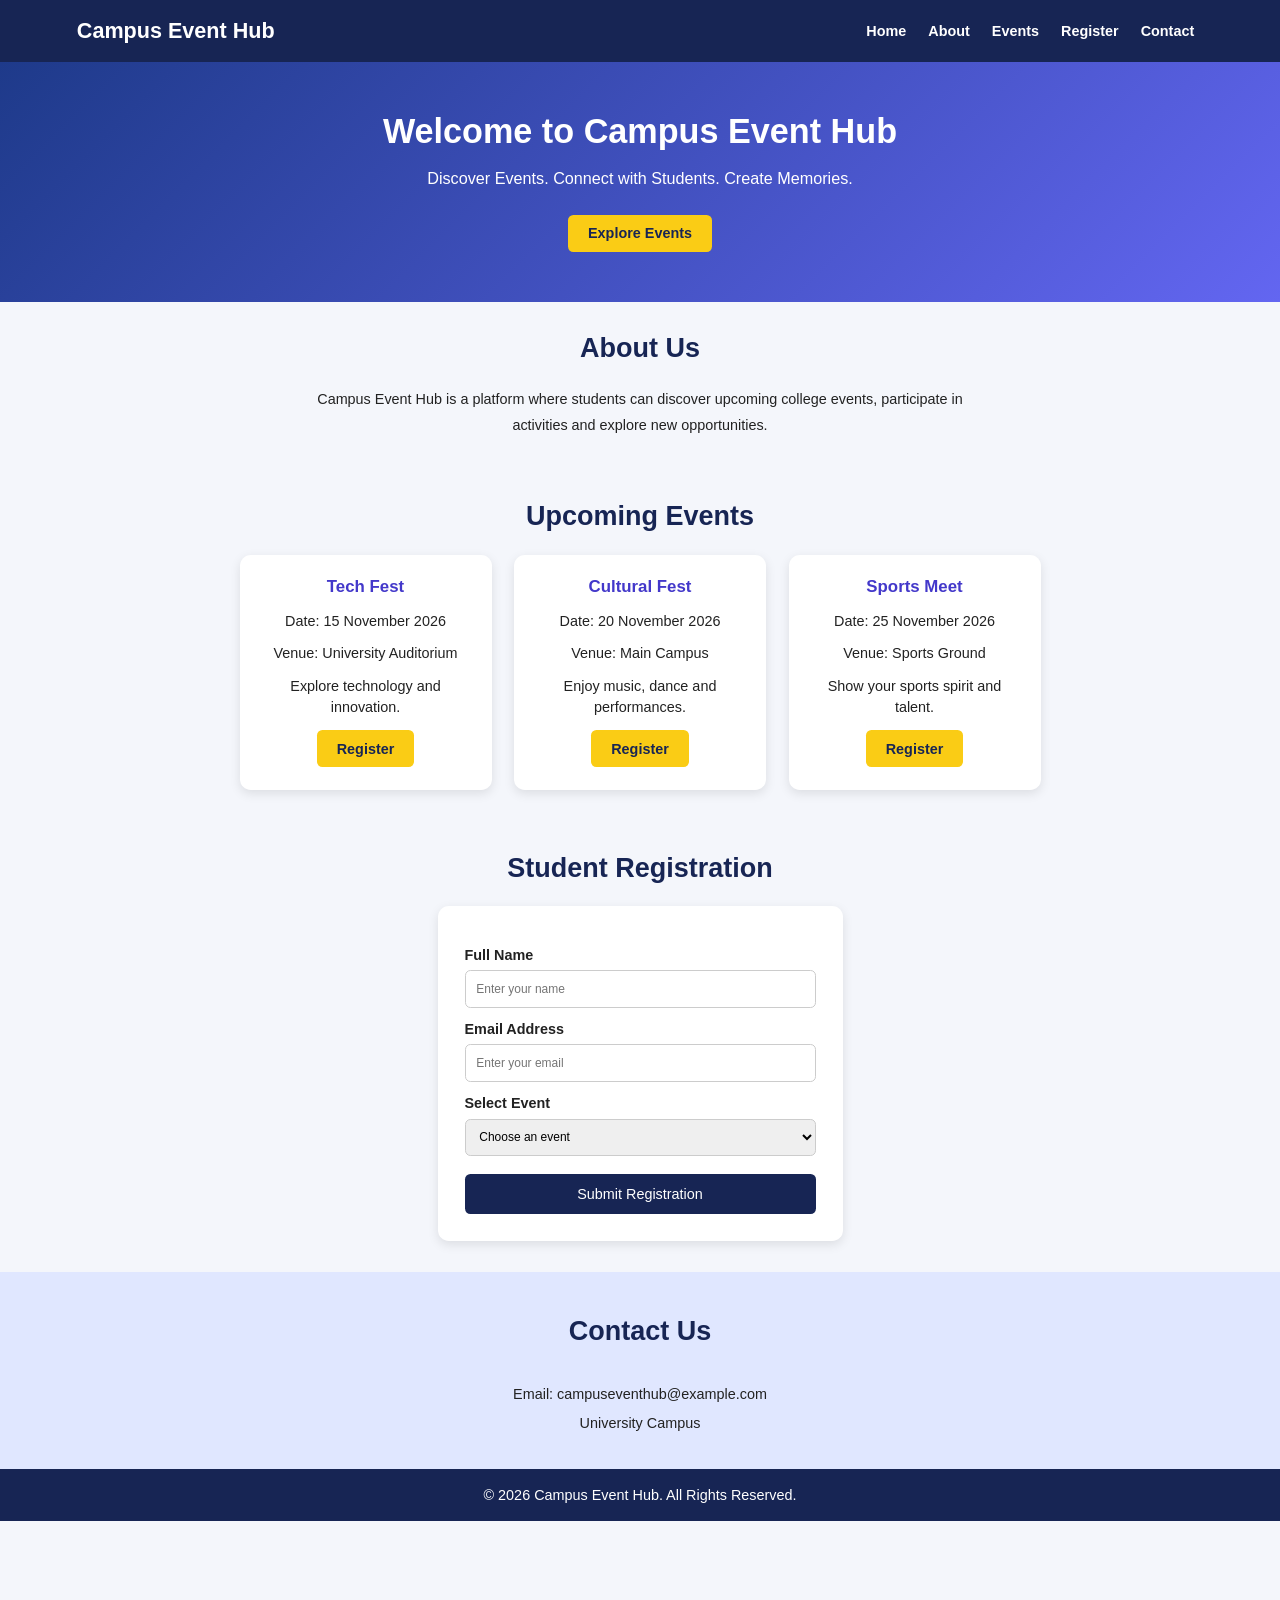
==== index.html @ bbb4ce14 "Add HTML and CSS files" ====
<!DOCTYPE html>
<html lang="en">
<head>
    <meta charset="UTF-8">
    <meta name="viewport" content="width=device-width, initial-scale=1.0">
    <title>Campus Event Hub</title>
    <link rel="stylesheet" href="style.css">
</head>

<body>
    <!-- Navigation Bar -->
    <header>
        <h2>Campus Event Hub</h2>

        <nav>
            <a href="#home">Home</a>
            <a href="#about">About</a>
            <a href="#events">Events</a>
            <a href="#register">Register</a>
            <a href="#contact">Contact</a>
        </nav>
    </header>

    <!-- Home Section -->
    <section id="home" class="hero">
        <h1>Welcome to Campus Event Hub</h1>
        <p>Discover Events. Connect with Students. Create Memories.</p>
        <a href="#events" class="btn">Explore Events</a>
    </section>

    <!-- About Section -->
    <section id="about">
        <h2>About Us</h2>
        <p>
            Campus Event Hub is a platform where students can
            discover upcoming college events, participate in
            activities and explore new opportunities.
        </p>
    </section>

    <!-- Events Section -->
    <section id="events">
        <h2>Upcoming Events</h2>

        <div class="event-container">

            <div class="event-card">
                <h3>Tech Fest</h3>
                <p>Date: 15 November 2026</p>
                <p>Venue: University Auditorium</p>
                <p>Explore technology and innovation.</p>
                <a href="#register" class="btn">Register</a>
            </div>

            <div class="event-card">
                <h3>Cultural Fest</h3>
                <p>Date: 20 November 2026</p>
                <p>Venue: Main Campus</p>
                <p>Enjoy music, dance and performances.</p>
                <a href="#register" class="btn">Register</a>
            </div>

            <div class="event-card">
                <h3>Sports Meet</h3>
                <p>Date: 25 November 2026</p>
                <p>Venue: Sports Ground</p>
                <p>Show your sports spirit and talent.</p>
                <a href="#register" class="btn">Register</a>
            </div>

        </div>
    </section>

    <!-- Registration Section -->
    <section id="register">
        <h2>Student Registration</h2>

        <form>
            <label>Full Name</label>
            <input type="text" placeholder="Enter your name" required>

            <label>Email Address</label>
            <input type="email" placeholder="Enter your email" required>

            <label>Select Event</label>
            <select required>
                <option value="">Choose an event</option>
                <option>Tech Fest</option>
                <option>Cultural Fest</option>
                <option>Sports Meet</option>
            </select>

            <button type="submit">Submit Registration</button>
        </form>
    </section>

    <!-- Contact Section -->
    <section id="contact">
        <h2>Contact Us</h2>
        <p>Email: campuseventhub@example.com</p>
        <p>University Campus</p>
    </section>

    <!-- Footer -->
    <footer>
        <p>© 2026 Campus Event Hub. All Rights Reserved.</p>
    </footer>

</body>
</html>
---- style.css ----
/* General Styling */
* {
    margin: 0;
    padding: 0;
    box-sizing: border-box;
    font-family: Arial, sans-serif;
}

body {
    background-color: #f4f6fb;
    color: #222;
    zoom: 90%;
}

/* Navigation Bar */
header {
    background-color: #172554;
    color: white;
    padding: 20px 6%;
    display: flex;
    justify-content: space-between;
    align-items: center;
    flex-wrap: wrap;
    gap: 15px;
}

nav a {
    color: white;
    text-decoration: none;
    margin: 10px;
    font-weight: bold;
}

nav a:hover {
    color: #facc15;
}

/* Home Section */
.hero {
    background: linear-gradient(135deg, #1e3a8a, #6366f1);
    color: white;
    text-align: center;
    padding: 55px 20px;
}

.hero h1 {
    font-size: 38px;
    margin-bottom: 20px;
}

.hero p {
    margin-bottom: 30px;
    font-size: 18px;
}

/* Buttons */
.btn {
    display: inline-block;
    background-color: #facc15;
    color: #172554;
    padding: 12px 22px;
    text-decoration: none;
    border-radius: 6px;
    font-weight: bold;
}

.btn:hover {
    background-color: #eab308;
}

/* Common Sections */
section {
    padding: 35px 5%;
    text-align: center;
}

section h2 {
    color: #172554;
    margin-bottom: 25px;
    font-size: 30px;
}

#about p {
    line-height: 1.8;
    max-width: 750px;
    margin: auto;
}

/* Event Cards */
.event-container {
    display: flex;
    justify-content: center;
    flex-wrap: wrap;
    gap: 25px;
}

.event-card {
    background-color: white;
    width: 280px;
    padding: 25px;
    border-radius: 12px;
    box-shadow: 0 4px 12px rgba(0,0,0,0.1);
}

.event-card h3 {
    color: #4338ca;
    margin-bottom: 15px;
}

.event-card p {
    margin-bottom: 12px;
    line-height: 1.5;
}

/* Registration Form */
form {
    background-color: white;
    max-width: 450px;
    margin: auto;
    padding: 30px;
    border-radius: 12px;
    box-shadow: 0 4px 12px rgba(0,0,0,0.1);
    text-align: left;
}

form label {
    display: block;
    margin: 15px 0 8px;
    font-weight: bold;
}

form input,
form select {
    width: 100%;
    padding: 12px;
    border: 1px solid #ccc;
    border-radius: 6px;
}

form button {
    width: 100%;
    margin-top: 20px;
    padding: 13px;
    background-color: #172554;
    color: white;
    border: none;
    border-radius: 6px;
    font-size: 16px;
    cursor: pointer;
}

/* Contact Section */
#contact {
    background-color: #e0e7ff;
    line-height: 2;
}

/* Footer */
footer {
    background-color: #172554;
    color: white;
    text-align: center;
    padding: 20px;
}

/* Mobile Responsive Design */
@media (max-width: 600px) {
    header {
        flex-direction: column;
    }

    nav {
        text-align: center;
    }

    .hero h1 {
        font-size: 30px;
        margin-bottom: 20px;
    }

    section {
        padding: 40px 5%;
    }
}
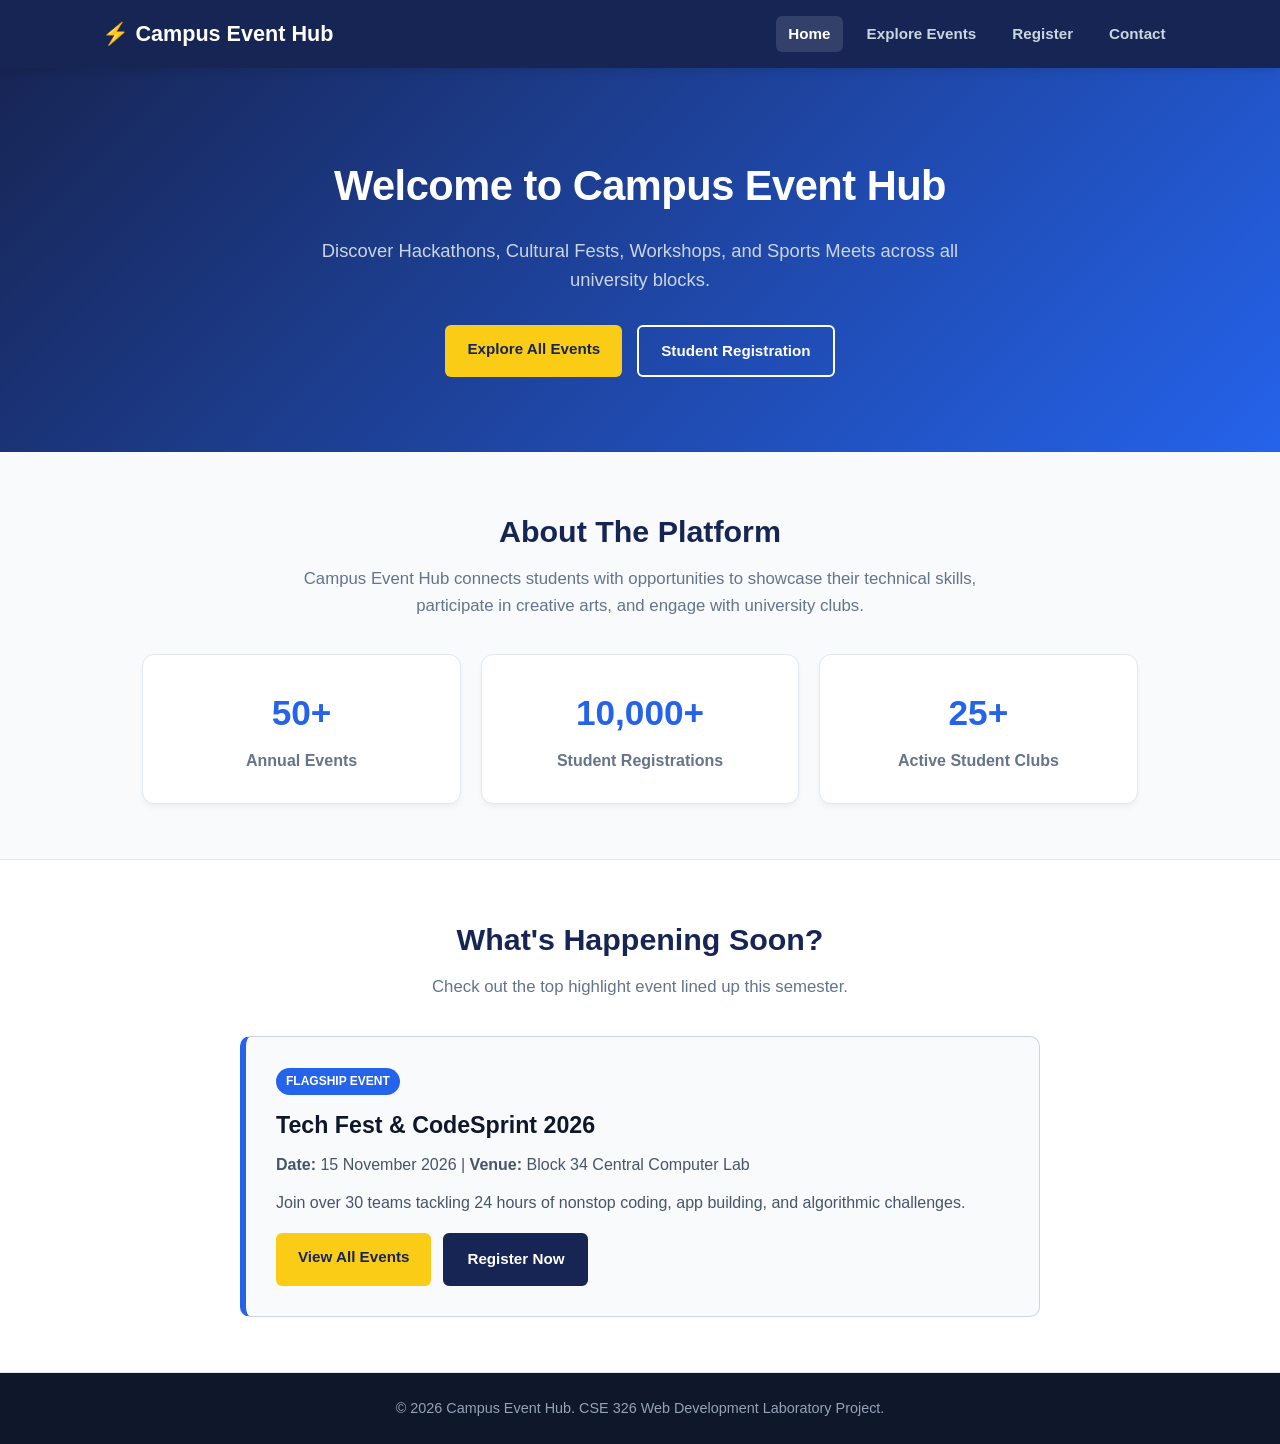
==== commit 3ece0447: "Add files via upload" ====
--- a/index.html
+++ b/index.html
@@ -3,107 +3,76 @@
 <head>
     <meta charset="UTF-8">
     <meta name="viewport" content="width=device-width, initial-scale=1.0">
-    <title>Campus Event Hub</title>
+    <title>Campus Event Hub | Home</title>
     <link rel="stylesheet" href="style.css">
 </head>
+<body>
 
-<body>
     <!-- Navigation Bar -->
     <header>
-        <h2>Campus Event Hub</h2>
-
+        <h2>⚡ Campus Event Hub</h2>
         <nav>
-            <a href="#home">Home</a>
-            <a href="#about">About</a>
-            <a href="#events">Events</a>
-            <a href="#register">Register</a>
-            <a href="#contact">Contact</a>
+            <a href="index.html" class="active">Home</a>
+            <a href="events.html">Explore Events</a>
+            <a href="register.html">Register</a>
+            <a href="contact.html">Contact</a>
         </nav>
     </header>
 
-    <!-- Home Section -->
-    <section id="home" class="hero">
+    <!-- Hero Section -->
+    <section class="hero">
         <h1>Welcome to Campus Event Hub</h1>
-        <p>Discover Events. Connect with Students. Create Memories.</p>
-        <a href="#events" class="btn">Explore Events</a>
-    </section>
-
-    <!-- About Section -->
-    <section id="about">
-        <h2>About Us</h2>
-        <p>
-            Campus Event Hub is a platform where students can
-            discover upcoming college events, participate in
-            activities and explore new opportunities.
-        </p>
-    </section>
-
-    <!-- Events Section -->
-    <section id="events">
-        <h2>Upcoming Events</h2>
-
-        <div class="event-container">
-
-            <div class="event-card">
-                <h3>Tech Fest</h3>
-                <p>Date: 15 November 2026</p>
-                <p>Venue: University Auditorium</p>
-                <p>Explore technology and innovation.</p>
-                <a href="#register" class="btn">Register</a>
-            </div>
-
-            <div class="event-card">
-                <h3>Cultural Fest</h3>
-                <p>Date: 20 November 2026</p>
-                <p>Venue: Main Campus</p>
-                <p>Enjoy music, dance and performances.</p>
-                <a href="#register" class="btn">Register</a>
-            </div>
-
-            <div class="event-card">
-                <h3>Sports Meet</h3>
-                <p>Date: 25 November 2026</p>
-                <p>Venue: Sports Ground</p>
-                <p>Show your sports spirit and talent.</p>
-                <a href="#register" class="btn">Register</a>
-            </div>
-
+        <p>Discover Hackathons, Cultural Fests, Workshops, and Sports Meets across all university blocks.</p>
+        <div class="hero-actions">
+            <a href="events.html" class="btn">Explore All Events</a>
+            <a href="register.html" class="btn btn-secondary">Student Registration</a>
         </div>
     </section>
 
-    <!-- Registration Section -->
-    <section id="register">
-        <h2>Student Registration</h2>
+    <!-- About / Highlights -->
+    <section class="content-section">
+        <h2>About The Platform</h2>
+        <p class="section-desc">
+            Campus Event Hub connects students with opportunities to showcase their technical skills, 
+            participate in creative arts, and engage with university clubs.
+        </p>
 
-        <form>
-            <label>Full Name</label>
-            <input type="text" placeholder="Enter your name" required>
-
-            <label>Email Address</label>
-            <input type="email" placeholder="Enter your email" required>
-
-            <label>Select Event</label>
-            <select required>
-                <option value="">Choose an event</option>
-                <option>Tech Fest</option>
-                <option>Cultural Fest</option>
-                <option>Sports Meet</option>
-            </select>
-
-            <button type="submit">Submit Registration</button>
-        </form>
+        <div class="stats-container">
+            <div class="stat-box">
+                <h3>50+</h3>
+                <p>Annual Events</p>
+            </div>
+            <div class="stat-box">
+                <h3>10,000+</h3>
+                <p>Student Registrations</p>
+            </div>
+            <div class="stat-box">
+                <h3>25+</h3>
+                <p>Active Student Clubs</p>
+            </div>
+        </div>
     </section>
 
-    <!-- Contact Section -->
-    <section id="contact">
-        <h2>Contact Us</h2>
-        <p>Email: campuseventhub@example.com</p>
-        <p>University Campus</p>
+    <!-- Featured Teaser -->
+    <section class="content-section bg-alt">
+        <h2>What's Happening Soon?</h2>
+        <p class="section-desc">Check out the top highlight event lined up this semester.</p>
+
+        <div class="featured-card">
+            <span class="badge">Flagship Event</span>
+            <h3>Tech Fest & CodeSprint 2026</h3>
+            <p><strong>Date:</strong> 15 November 2026 | <strong>Venue:</strong> Block 34 Central Computer Lab</p>
+            <p>Join over 30 teams tackling 24 hours of nonstop coding, app building, and algorithmic challenges.</p>
+            <div class="card-btn-group">
+                <a href="events.html" class="btn">View All Events</a>
+                <a href="register.html" class="btn btn-secondary">Register Now</a>
+            </div>
+        </div>
     </section>
 
     <!-- Footer -->
     <footer>
-        <p>© 2026 Campus Event Hub. All Rights Reserved.</p>
+        <p>© 2026 Campus Event Hub. CSE 326 Web Development Laboratory Project.</p>
     </footer>
 
 </body>
--- a/style.css
+++ b/style.css
@@ -1,56 +1,140 @@
-/* General Styling */
+/* Universal Reset & Base Rules */
 * {
     margin: 0;
     padding: 0;
     box-sizing: border-box;
-    font-family: Arial, sans-serif;
+    font-family: -apple-system, BlinkMacSystemFont, "Segoe UI", Roboto, Helvetica, Arial, sans-serif;
+}
+
+html {
+    scroll-behavior: smooth;
 }
 
 body {
-    background-color: #f4f6fb;
-    color: #222;
-    zoom: 90%;
-}
-
-/* Navigation Bar */
+    background-color: #f8fafc;
+    color: #1e293b;
+    line-height: 1.6;
+    display: flex;
+    flex-direction: column;
+    min-height: 100vh;
+}
+
+/* Navigation Header */
 header {
     background-color: #172554;
-    color: white;
-    padding: 20px 6%;
+    color: #ffffff;
+    padding: 16px 8%;
     display: flex;
     justify-content: space-between;
     align-items: center;
+    position: sticky;
+    top: 0;
+    z-index: 1000;
+    box-shadow: 0 2px 10px rgba(0, 0, 0, 0.12);
+}
+
+header h2 {
+    font-size: 1.35rem;
+    font-weight: 800;
+}
+
+nav {
+    display: flex;
+    gap: 12px;
+}
+
+nav a {
+    color: #cbd5e1;
+    text-decoration: none;
+    font-weight: 600;
+    font-size: 0.95rem;
+    padding: 6px 12px;
+    border-radius: 6px;
+    transition: all 0.2s ease;
+}
+
+nav a:hover,
+nav a.active {
+    color: #ffffff;
+    background-color: rgba(255, 255, 255, 0.12);
+}
+
+/* Page Headers & Hero */
+.hero {
+    background: linear-gradient(135deg, #172554 0%, #2563eb 100%);
+    color: #ffffff;
+    text-align: center;
+    padding: 85px 20px 75px;
+}
+
+.hero h1 {
+    font-size: 2.6rem;
+    font-weight: 800;
+    margin-bottom: 16px;
+    letter-spacing: -0.5px;
+}
+
+.hero p {
+    font-size: 1.15rem;
+    max-width: 650px;
+    margin: 0 auto 30px;
+    color: #cbd5e1;
+}
+
+.hero-actions {
+    display: flex;
+    gap: 15px;
+    justify-content: center;
     flex-wrap: wrap;
-    gap: 15px;
-}
-
-nav a {
-    color: white;
-    text-decoration: none;
-    margin: 10px;
-    font-weight: bold;
-}
-
-nav a:hover {
-    color: #facc15;
-}
-
-/* Home Section */
-.hero {
-    background: linear-gradient(135deg, #1e3a8a, #6366f1);
-    color: white;
-    text-align: center;
-    padding: 55px 20px;
-}
-
-.hero h1 {
-    font-size: 38px;
-    margin-bottom: 20px;
-}
-
-.hero p {
-    margin-bottom: 30px;
-    font-size: 18px;
+}
+
+.page-header {
+    background: #1e3a8a;
+    color: #ffffff;
+    text-align: center;
+    padding: 50px 20px;
+}
+
+.page-header h1 {
+    font-size: 2.1rem;
+    margin-bottom: 8px;
+}
+
+.page-header p {
+    color: #cbd5e1;
+    font-size: 1rem;
+    max-width: 600px;
+    margin: 0 auto;
+}
+
+/* Section Containers */
+.content-section {
+    padding: 55px 8%;
+    max-width: 1200px;
+    margin: 0 auto;
+    width: 100%;
+}
+
+.content-section h2 {
+    color: #172554;
+    font-size: 1.9rem;
+    text-align: center;
+    margin-bottom: 10px;
+}
+
+.section-desc {
+    text-align: center;
+    color: #64748b;
+    max-width: 680px;
+    margin: 0 auto 35px;
+    font-size: 1.05rem;
+}
+
+.bg-alt {
+    background-color: #ffffff;
+    border-top: 1px solid #e2e8f0;
+    border-bottom: 1px solid #e2e8f0;
+    max-width: 100%;
 }
 
 /* Buttons */
@@ -61,124 +145,351 @@
     padding: 12px 22px;
     text-decoration: none;
     border-radius: 6px;
-    font-weight: bold;
+    font-weight: 700;
+    font-size: 0.95rem;
+    border: none;
+    cursor: pointer;
+    transition: background-color 0.2s ease, transform 0.1s ease;
 }
 
 .btn:hover {
     background-color: #eab308;
-}
-
-/* Common Sections */
-section {
-    padding: 35px 5%;
-    text-align: center;
-}
-
-section h2 {
+    transform: translateY(-2px);
+}
+
+.btn-secondary {
+    background-color: transparent;
+    color: #ffffff;
+    border: 2px solid #ffffff;
+}
+
+.btn-secondary:hover {
+    background-color: #ffffff;
     color: #172554;
-    margin-bottom: 25px;
-    font-size: 30px;
-}
-
-#about p {
-    line-height: 1.8;
-    max-width: 750px;
-    margin: auto;
-}
-
-/* Event Cards */
-.event-container {
-    display: flex;
+}
+
+/* Stats / Highlights */
+.stats-container {
+    display: grid;
+    grid-template-columns: repeat(auto-fit, minmax(220px, 1fr));
+    gap: 20px;
+    margin-top: 25px;
+}
+
+.stat-box {
+    background: #ffffff;
+    padding: 30px 20px;
+    border-radius: 12px;
+    border: 1px solid #e2e8f0;
+    text-align: center;
+    box-shadow: 0 4px 6px -1px rgba(0, 0, 0, 0.05);
+}
+
+.stat-box h3 {
+    font-size: 2.2rem;
+    color: #2563eb;
+    margin-bottom: 6px;
+}
+
+.stat-box p {
+    color: #64748b;
+    font-weight: 600;
+}
+
+/* Featured Card (Homepage) */
+.featured-card {
+    background: #f8fafc;
+    border: 1px solid #cbd5e1;
+    border-left: 6px solid #2563eb;
+    border-radius: 10px;
+    padding: 30px;
+    max-width: 800px;
+    margin: 0 auto;
+}
+
+.badge {
+    background-color: #2563eb;
+    color: #ffffff;
+    padding: 4px 10px;
+    border-radius: 20px;
+    font-size: 0.75rem;
+    font-weight: 700;
+    text-transform: uppercase;
+    display: inline-block;
+    margin-bottom: 12px;
+}
+
+.featured-card h3 {
+    font-size: 1.45rem;
+    color: #0f172a;
+    margin-bottom: 8px;
+}
+
+.featured-card p {
+    color: #475569;
+    margin-bottom: 12px;
+}
+
+.card-btn-group {
+    display: flex;
+    gap: 12px;
+    margin-top: 18px;
+}
+
+.card-btn-group .btn-secondary {
+    background: #172554;
+    color: #ffffff;
+    border-color: #172554;
+}
+
+.card-btn-group .btn-secondary:hover {
+    background: #1e3a8a;
+}
+
+/* Filter Tags (Events Page) */
+.tag-container {
+    display: flex;
+    gap: 10px;
     justify-content: center;
     flex-wrap: wrap;
+    margin-bottom: 35px;
+}
+
+.tag {
+    padding: 6px 16px;
+    border-radius: 20px;
+    background: #ffffff;
+    border: 1px solid #cbd5e1;
+    font-size: 0.9rem;
+    font-weight: 600;
+    cursor: pointer;
+    transition: all 0.2s ease;
+}
+
+.tag.active,
+.tag:hover {
+    background: #172554;
+    color: #ffffff;
+    border-color: #172554;
+}
+
+/* Events Grid */
+.event-grid {
+    display: grid;
+    grid-template-columns: repeat(auto-fill, minmax(310px, 1fr));
     gap: 25px;
 }
 
 .event-card {
-    background-color: white;
-    width: 280px;
-    padding: 25px;
+    background-color: #ffffff;
+    padding: 24px;
     border-radius: 12px;
-    box-shadow: 0 4px 12px rgba(0,0,0,0.1);
-}
+    border: 1px solid #e2e8f0;
+    box-shadow: 0 4px 12px rgba(0, 0, 0, 0.05);
+    display: flex;
+    flex-direction: column;
+    text-align: left;
+    transition: transform 0.2s ease, box-shadow 0.2s ease;
+}
+
+.event-card:hover {
+    transform: translateY(-5px);
+    box-shadow: 0 10px 20px rgba(0, 0, 0, 0.08);
+}
+
+.category-badge {
+    align-self: flex-start;
+    padding: 4px 10px;
+    border-radius: 6px;
+    font-size: 0.75rem;
+    font-weight: 700;
+    margin-bottom: 12px;
+    text-transform: uppercase;
+}
+
+.category-badge.tech { background: #dbeafe; color: #1e40af; }
+.category-badge.cultural { background: #fef3c7; color: #92400e; }
+.category-badge.sports { background: #dcfce7; color: #166534; }
+.category-badge.workshop { background: #ede9fe; color: #5b21b6; }
 
 .event-card h3 {
-    color: #4338ca;
-    margin-bottom: 15px;
-}
-
-.event-card p {
-    margin-bottom: 12px;
-    line-height: 1.5;
-}
-
-/* Registration Form */
-form {
-    background-color: white;
-    max-width: 450px;
-    margin: auto;
-    padding: 30px;
+    color: #0f172a;
+    font-size: 1.25rem;
+    margin-bottom: 10px;
+}
+
+.event-meta {
+    font-size: 0.88rem;
+    color: #64748b;
+    font-weight: 600;
+    margin-bottom: 4px;
+}
+
+.event-desc {
+    margin: 14px 0 20px;
+    font-size: 0.95rem;
+    color: #475569;
+    flex-grow: 1;
+}
+
+.card-btn {
+    text-align: center;
+    width: 100%;
+}
+
+/* Forms (Register & Contact) */
+.custom-form {
+    background: #ffffff;
+    max-width: 550px;
+    margin: 0 auto;
+    padding: 35px 30px;
     border-radius: 12px;
-    box-shadow: 0 4px 12px rgba(0,0,0,0.1);
+    border: 1px solid #e2e8f0;
+    box-shadow: 0 4px 14px rgba(0, 0, 0, 0.05);
     text-align: left;
 }
 
-form label {
+.custom-form h2 {
+    font-size: 1.5rem;
+    color: #172554;
+    text-align: left;
+    margin-bottom: 20px;
+}
+
+.form-group {
+    margin-bottom: 16px;
+}
+
+.form-group label {
     display: block;
-    margin: 15px 0 8px;
-    font-weight: bold;
-}
-
-form input,
-form select {
+    margin-bottom: 6px;
+    font-size: 0.9rem;
+    font-weight: 600;
+    color: #1e293b;
+}
+
+.form-group input,
+.form-group select,
+.form-group textarea {
     width: 100%;
-    padding: 12px;
-    border: 1px solid #ccc;
+    padding: 11px 13px;
+    border: 1px solid #cbd5e1;
     border-radius: 6px;
-}
-
-form button {
+    font-size: 0.95rem;
+    background: #f8fafc;
+    outline: none;
+    transition: border-color 0.2s ease, box-shadow 0.2s ease;
+}
+
+.form-group input:focus,
+.form-group select:focus,
+.form-group textarea:focus {
+    border-color: #2563eb;
+    background: #ffffff;
+    box-shadow: 0 0 0 3px rgba(37, 99, 235, 0.15);
+}
+
+.form-row {
+    display: grid;
+    grid-template-columns: 1fr 1fr;
+    gap: 15px;
+}
+
+.submit-btn {
     width: 100%;
-    margin-top: 20px;
+    margin-top: 10px;
     padding: 13px;
+    font-size: 1rem;
     background-color: #172554;
-    color: white;
-    border: none;
-    border-radius: 6px;
-    font-size: 16px;
-    cursor: pointer;
-}
-
-/* Contact Section */
-#contact {
-    background-color: #e0e7ff;
-    line-height: 2;
+    color: #ffffff;
+}
+
+.submit-btn:hover {
+    background-color: #1e3a8a;
+}
+
+/* Contact Page Layout */
+.contact-grid {
+    display: grid;
+    grid-template-columns: 1fr 1fr;
+    gap: 30px;
+    align-items: start;
+}
+
+.contact-info-panel {
+    display: flex;
+    flex-direction: column;
+    gap: 20px;
+}
+
+.info-card {
+    background: #ffffff;
+    padding: 22px;
+    border-radius: 10px;
+    border: 1px solid #e2e8f0;
+    box-shadow: 0 2px 8px rgba(0, 0, 0, 0.04);
+}
+
+.info-card h3 {
+    color: #172554;
+    font-size: 1.15rem;
+    margin-bottom: 8px;
+}
+
+.info-card p {
+    color: #475569;
+    font-size: 0.95rem;
+    line-height: 1.6;
+}
+
+.info-card a {
+    color: #2563eb;
+    text-decoration: none;
+    font-weight: 600;
+}
+
+.info-card a:hover {
+    text-decoration: underline;
+}
+
+.contact-form {
+    margin: 0;
+    max-width: 100%;
 }
 
 /* Footer */
 footer {
-    background-color: #172554;
-    color: white;
-    text-align: center;
-    padding: 20px;
-}
-
-/* Mobile Responsive Design */
-@media (max-width: 600px) {
+    background-color: #0f172a;
+    color: #94a3b8;
+    text-align: center;
+    padding: 24px 20px;
+    font-size: 0.9rem;
+    margin-top: auto;
+}
+
+/* Responsive Rules */
+@media (max-width: 768px) {
     header {
         flex-direction: column;
-    }
-
-    nav {
+        gap: 12px;
         text-align: center;
     }
 
+    nav {
+        flex-wrap: wrap;
+        justify-content: center;
+    }
+
     .hero h1 {
-        font-size: 30px;
-        margin-bottom: 20px;
+        font-size: 2rem;
     }
 
-    section {
-        padding: 40px 5%;
+    .form-row,
+    .contact-grid {
+        grid-template-columns: 1fr;
+    }
+
+    .content-section {
+        padding: 40px 6%;
     }
 }
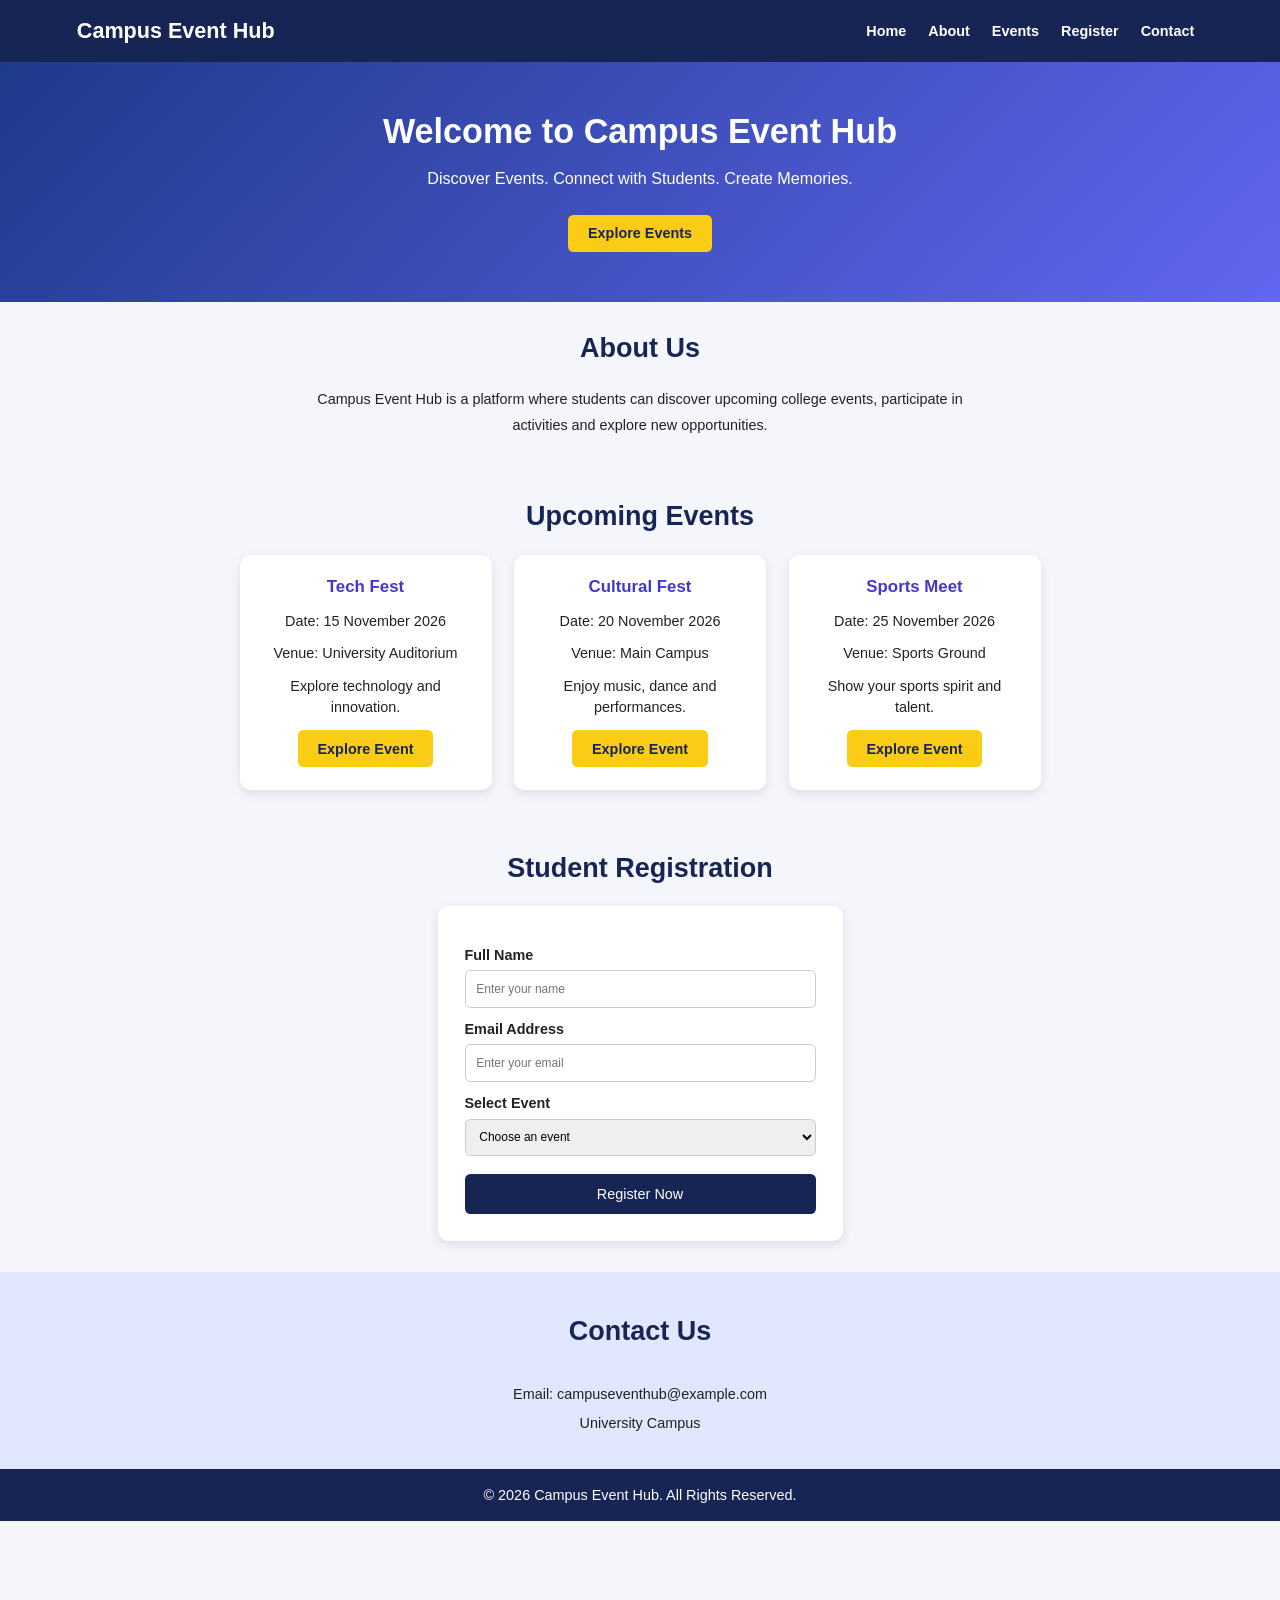
==== commit 213493cb: "Add HTML and CSS files" ====
--- a/index.html
+++ b/index.html
@@ -3,76 +3,108 @@
 <head>
     <meta charset="UTF-8">
     <meta name="viewport" content="width=device-width, initial-scale=1.0">
-    <title>Campus Event Hub | Home</title>
+    <title>Campus Event Hub</title>
     <link rel="stylesheet" href="style.css">
 </head>
+
 <body>
-
     <!-- Navigation Bar -->
     <header>
-        <h2>⚡ Campus Event Hub</h2>
+        <h2>Campus Event Hub</h2> 
         <nav>
-            <a href="index.html" class="active">Home</a>
-            <a href="events.html">Explore Events</a>
-            <a href="register.html">Register</a>
-            <a href="contact.html">Contact</a>
+            <a href="#home">Home</a>
+            <a href="#about">About</a>
+            <a href="#events">Events</a>
+            <a href="#register">Register</a>
+            <a href="#contact">Contact</a>
         </nav>
     </header>
 
-    <!-- Hero Section -->
-    <section class="hero">
+    <!-- Home Section -->
+    <section id="home" class="hero">
         <h1>Welcome to Campus Event Hub</h1>
-        <p>Discover Hackathons, Cultural Fests, Workshops, and Sports Meets across all university blocks.</p>
-        <div class="hero-actions">
-            <a href="events.html" class="btn">Explore All Events</a>
-            <a href="register.html" class="btn btn-secondary">Student Registration</a>
+        <p>Discover Events. Connect with Students. Create Memories.</p>
+        <a href="#events" class="btn">Explore Events</a>
+    </section>
+
+    <!-- About Section -->
+    <section id="about">
+        <h2>About Us</h2>
+        <p>
+            Campus Event Hub is a platform where students can
+            discover upcoming college events, participate in
+            activities and explore new opportunities.
+        </p>
+    </section>
+
+    <!-- Events Section -->
+    <section id="events">
+        <h2>Upcoming Events</h2>
+
+        <div class="event-container">
+
+            <div class="event-card">
+                <h3>Tech Fest</h3>
+                <p>Date: 15 November 2026</p>
+                <p>Venue: University Auditorium</p>
+                <p>Explore technology and innovation.</p>
+                <a href="event-details.html" class="btn">Explore Event</a>
+                
+            </div>
+
+            <div class="event-card">
+                <h3>Cultural Fest</h3>
+                <p>Date: 20 November 2026</p>
+                <p>Venue: Main Campus</p>
+                <p>Enjoy music, dance and performances.</p>
+                <a href="event-details.html" class="btn">Explore Event</a>
+            </div>
+
+            <div class="event-card">
+                <h3>Sports Meet</h3>
+                <p>Date: 25 November 2026</p>
+                <p>Venue: Sports Ground</p>
+                <p>Show your sports spirit and talent.</p>
+                <a href="event-details.html" class="btn">Explore Event</a>
+                
+            </div>
+
         </div>
     </section>
 
-    <!-- About / Highlights -->
-    <section class="content-section">
-        <h2>About The Platform</h2>
-        <p class="section-desc">
-            Campus Event Hub connects students with opportunities to showcase their technical skills, 
-            participate in creative arts, and engage with university clubs.
-        </p>
+    <!-- Registration Section -->
+    <section id="register">
+        <h2>Student Registration</h2>
 
-        <div class="stats-container">
-            <div class="stat-box">
-                <h3>50+</h3>
-                <p>Annual Events</p>
-            </div>
-            <div class="stat-box">
-                <h3>10,000+</h3>
-                <p>Student Registrations</p>
-            </div>
-            <div class="stat-box">
-                <h3>25+</h3>
-                <p>Active Student Clubs</p>
-            </div>
-        </div>
+        <form action="confirmation.html" method="get">
+            <label>Full Name</label>
+            <input type="text" placeholder="Enter your name" required>
+
+            <label>Email Address</label>
+            <input type="email" placeholder="Enter your email" required>
+
+            <label>Select Event</label>
+            <select required>
+                <option value="">Choose an event</option>
+                <option>Tech Fest</option>
+                <option>Cultural Fest</option>
+                <option>Sports Meet</option>
+            </select>
+
+            <button type="submit">Register Now</button>
+        </form>
     </section>
 
-    <!-- Featured Teaser -->
-    <section class="content-section bg-alt">
-        <h2>What's Happening Soon?</h2>
-        <p class="section-desc">Check out the top highlight event lined up this semester.</p>
-
-        <div class="featured-card">
-            <span class="badge">Flagship Event</span>
-            <h3>Tech Fest & CodeSprint 2026</h3>
-            <p><strong>Date:</strong> 15 November 2026 | <strong>Venue:</strong> Block 34 Central Computer Lab</p>
-            <p>Join over 30 teams tackling 24 hours of nonstop coding, app building, and algorithmic challenges.</p>
-            <div class="card-btn-group">
-                <a href="events.html" class="btn">View All Events</a>
-                <a href="register.html" class="btn btn-secondary">Register Now</a>
-            </div>
-        </div>
+    <!-- Contact Section -->
+    <section id="contact">
+        <h2>Contact Us</h2>
+        <p>Email: campuseventhub@example.com</p>
+        <p>University Campus</p>
     </section>
 
     <!-- Footer -->
     <footer>
-        <p>© 2026 Campus Event Hub. CSE 326 Web Development Laboratory Project.</p>
+        <p>© 2026 Campus Event Hub. All Rights Reserved.</p>
     </footer>
 
 </body>
--- a/style.css
+++ b/style.css
@@ -1,140 +1,56 @@
-/* Universal Reset & Base Rules */
+/* General Styling */
 * {
     margin: 0;
     padding: 0;
     box-sizing: border-box;
-    font-family: -apple-system, BlinkMacSystemFont, "Segoe UI", Roboto, Helvetica, Arial, sans-serif;
-}
-
-html {
-    scroll-behavior: smooth;
+    font-family: Arial, sans-serif;
 }
 
 body {
-    background-color: #f8fafc;
-    color: #1e293b;
-    line-height: 1.6;
-    display: flex;
-    flex-direction: column;
-    min-height: 100vh;
+    background-color: #f4f6fb;
+    color: #222;
+    zoom: 90%;
 }
 
-/* Navigation Header */
+/* Navigation Bar */
 header {
     background-color: #172554;
-    color: #ffffff;
-    padding: 16px 8%;
+    color: white;
+    padding: 20px 6%;
     display: flex;
     justify-content: space-between;
     align-items: center;
-    position: sticky;
-    top: 0;
-    z-index: 1000;
-    box-shadow: 0 2px 10px rgba(0, 0, 0, 0.12);
-}
-
-header h2 {
-    font-size: 1.35rem;
-    font-weight: 800;
-}
-
-nav {
-    display: flex;
-    gap: 12px;
+    flex-wrap: wrap;
+    gap: 15px;
 }
 
 nav a {
-    color: #cbd5e1;
+    color: white;
     text-decoration: none;
-    font-weight: 600;
-    font-size: 0.95rem;
-    padding: 6px 12px;
-    border-radius: 6px;
-    transition: all 0.2s ease;
+    margin: 10px;
+    font-weight: bold;
 }
 
-nav a:hover,
-nav a.active {
-    color: #ffffff;
-    background-color: rgba(255, 255, 255, 0.12);
+nav a:hover {
+    color: #facc15;
 }
 
-/* Page Headers & Hero */
+/* Home Section */
 .hero {
-    background: linear-gradient(135deg, #172554 0%, #2563eb 100%);
-    color: #ffffff;
+    background: linear-gradient(135deg, #1e3a8a, #6366f1);
+    color: white;
     text-align: center;
-    padding: 85px 20px 75px;
+    padding: 55px 20px;
 }
 
 .hero h1 {
-    font-size: 2.6rem;
-    font-weight: 800;
-    margin-bottom: 16px;
-    letter-spacing: -0.5px;
+    font-size: 38px;
+    margin-bottom: 20px;
 }
 
 .hero p {
-    font-size: 1.15rem;
-    max-width: 650px;
-    margin: 0 auto 30px;
-    color: #cbd5e1;
-}
-
-.hero-actions {
-    display: flex;
-    gap: 15px;
-    justify-content: center;
-    flex-wrap: wrap;
-}
-
-.page-header {
-    background: #1e3a8a;
-    color: #ffffff;
-    text-align: center;
-    padding: 50px 20px;
-}
-
-.page-header h1 {
-    font-size: 2.1rem;
-    margin-bottom: 8px;
-}
-
-.page-header p {
-    color: #cbd5e1;
-    font-size: 1rem;
-    max-width: 600px;
-    margin: 0 auto;
-}
-
-/* Section Containers */
-.content-section {
-    padding: 55px 8%;
-    max-width: 1200px;
-    margin: 0 auto;
-    width: 100%;
-}
-
-.content-section h2 {
-    color: #172554;
-    font-size: 1.9rem;
-    text-align: center;
-    margin-bottom: 10px;
-}
-
-.section-desc {
-    text-align: center;
-    color: #64748b;
-    max-width: 680px;
-    margin: 0 auto 35px;
-    font-size: 1.05rem;
-}
-
-.bg-alt {
-    background-color: #ffffff;
-    border-top: 1px solid #e2e8f0;
-    border-bottom: 1px solid #e2e8f0;
-    max-width: 100%;
+    margin-bottom: 30px;
+    font-size: 18px;
 }
 
 /* Buttons */
@@ -145,351 +61,124 @@
     padding: 12px 22px;
     text-decoration: none;
     border-radius: 6px;
-    font-weight: 700;
-    font-size: 0.95rem;
-    border: none;
-    cursor: pointer;
-    transition: background-color 0.2s ease, transform 0.1s ease;
+    font-weight: bold;
 }
 
 .btn:hover {
     background-color: #eab308;
-    transform: translateY(-2px);
 }
 
-.btn-secondary {
-    background-color: transparent;
-    color: #ffffff;
-    border: 2px solid #ffffff;
+/* Common Sections */
+section {
+    padding: 35px 5%;
+    text-align: center;
 }
 
-.btn-secondary:hover {
-    background-color: #ffffff;
+section h2 {
     color: #172554;
+    margin-bottom: 25px;
+    font-size: 30px;
 }
 
-/* Stats / Highlights */
-.stats-container {
-    display: grid;
-    grid-template-columns: repeat(auto-fit, minmax(220px, 1fr));
-    gap: 20px;
-    margin-top: 25px;
+#about p {
+    line-height: 1.8;
+    max-width: 750px;
+    margin: auto;
 }
 
-.stat-box {
-    background: #ffffff;
-    padding: 30px 20px;
-    border-radius: 12px;
-    border: 1px solid #e2e8f0;
-    text-align: center;
-    box-shadow: 0 4px 6px -1px rgba(0, 0, 0, 0.05);
-}
-
-.stat-box h3 {
-    font-size: 2.2rem;
-    color: #2563eb;
-    margin-bottom: 6px;
-}
-
-.stat-box p {
-    color: #64748b;
-    font-weight: 600;
-}
-
-/* Featured Card (Homepage) */
-.featured-card {
-    background: #f8fafc;
-    border: 1px solid #cbd5e1;
-    border-left: 6px solid #2563eb;
-    border-radius: 10px;
-    padding: 30px;
-    max-width: 800px;
-    margin: 0 auto;
-}
-
-.badge {
-    background-color: #2563eb;
-    color: #ffffff;
-    padding: 4px 10px;
-    border-radius: 20px;
-    font-size: 0.75rem;
-    font-weight: 700;
-    text-transform: uppercase;
-    display: inline-block;
-    margin-bottom: 12px;
-}
-
-.featured-card h3 {
-    font-size: 1.45rem;
-    color: #0f172a;
-    margin-bottom: 8px;
-}
-
-.featured-card p {
-    color: #475569;
-    margin-bottom: 12px;
-}
-
-.card-btn-group {
+/* Event Cards */
+.event-container {
     display: flex;
-    gap: 12px;
-    margin-top: 18px;
-}
-
-.card-btn-group .btn-secondary {
-    background: #172554;
-    color: #ffffff;
-    border-color: #172554;
-}
-
-.card-btn-group .btn-secondary:hover {
-    background: #1e3a8a;
-}
-
-/* Filter Tags (Events Page) */
-.tag-container {
-    display: flex;
-    gap: 10px;
     justify-content: center;
     flex-wrap: wrap;
-    margin-bottom: 35px;
-}
-
-.tag {
-    padding: 6px 16px;
-    border-radius: 20px;
-    background: #ffffff;
-    border: 1px solid #cbd5e1;
-    font-size: 0.9rem;
-    font-weight: 600;
-    cursor: pointer;
-    transition: all 0.2s ease;
-}
-
-.tag.active,
-.tag:hover {
-    background: #172554;
-    color: #ffffff;
-    border-color: #172554;
-}
-
-/* Events Grid */
-.event-grid {
-    display: grid;
-    grid-template-columns: repeat(auto-fill, minmax(310px, 1fr));
     gap: 25px;
 }
 
 .event-card {
-    background-color: #ffffff;
-    padding: 24px;
+    background-color: white;
+    width: 280px;
+    padding: 25px;
     border-radius: 12px;
-    border: 1px solid #e2e8f0;
-    box-shadow: 0 4px 12px rgba(0, 0, 0, 0.05);
-    display: flex;
-    flex-direction: column;
-    text-align: left;
-    transition: transform 0.2s ease, box-shadow 0.2s ease;
+    box-shadow: 0 4px 12px rgba(0,0,0,0.1);
 }
 
-.event-card:hover {
-    transform: translateY(-5px);
-    box-shadow: 0 10px 20px rgba(0, 0, 0, 0.08);
+.event-card h3 {
+    color: #4338ca;
+    margin-bottom: 15px;
 }
 
-.category-badge {
-    align-self: flex-start;
-    padding: 4px 10px;
-    border-radius: 6px;
-    font-size: 0.75rem;
-    font-weight: 700;
+.event-card p {
     margin-bottom: 12px;
-    text-transform: uppercase;
+    line-height: 1.5;
 }
 
-.category-badge.tech { background: #dbeafe; color: #1e40af; }
-.category-badge.cultural { background: #fef3c7; color: #92400e; }
-.category-badge.sports { background: #dcfce7; color: #166534; }
-.category-badge.workshop { background: #ede9fe; color: #5b21b6; }
-
-.event-card h3 {
-    color: #0f172a;
-    font-size: 1.25rem;
-    margin-bottom: 10px;
-}
-
-.event-meta {
-    font-size: 0.88rem;
-    color: #64748b;
-    font-weight: 600;
-    margin-bottom: 4px;
-}
-
-.event-desc {
-    margin: 14px 0 20px;
-    font-size: 0.95rem;
-    color: #475569;
-    flex-grow: 1;
-}
-
-.card-btn {
-    text-align: center;
-    width: 100%;
-}
-
-/* Forms (Register & Contact) */
-.custom-form {
-    background: #ffffff;
-    max-width: 550px;
-    margin: 0 auto;
-    padding: 35px 30px;
+/* Registration Form */
+form {
+    background-color: white;
+    max-width: 450px;
+    margin: auto;
+    padding: 30px;
     border-radius: 12px;
-    border: 1px solid #e2e8f0;
-    box-shadow: 0 4px 14px rgba(0, 0, 0, 0.05);
+    box-shadow: 0 4px 12px rgba(0,0,0,0.1);
     text-align: left;
 }
 
-.custom-form h2 {
-    font-size: 1.5rem;
-    color: #172554;
-    text-align: left;
-    margin-bottom: 20px;
+form label {
+    display: block;
+    margin: 15px 0 8px;
+    font-weight: bold;
 }
 
-.form-group {
-    margin-bottom: 16px;
+form input,
+form select {
+    width: 100%;
+    padding: 12px;
+    border: 1px solid #ccc;
+    border-radius: 6px;
 }
 
-.form-group label {
-    display: block;
-    margin-bottom: 6px;
-    font-size: 0.9rem;
-    font-weight: 600;
-    color: #1e293b;
+form button {
+    width: 100%;
+    margin-top: 20px;
+    padding: 13px;
+    background-color: #172554;
+    color: white;
+    border: none;
+    border-radius: 6px;
+    font-size: 16px;
+    cursor: pointer;
 }
 
-.form-group input,
-.form-group select,
-.form-group textarea {
-    width: 100%;
-    padding: 11px 13px;
-    border: 1px solid #cbd5e1;
-    border-radius: 6px;
-    font-size: 0.95rem;
-    background: #f8fafc;
-    outline: none;
-    transition: border-color 0.2s ease, box-shadow 0.2s ease;
-}
-
-.form-group input:focus,
-.form-group select:focus,
-.form-group textarea:focus {
-    border-color: #2563eb;
-    background: #ffffff;
-    box-shadow: 0 0 0 3px rgba(37, 99, 235, 0.15);
-}
-
-.form-row {
-    display: grid;
-    grid-template-columns: 1fr 1fr;
-    gap: 15px;
-}
-
-.submit-btn {
-    width: 100%;
-    margin-top: 10px;
-    padding: 13px;
-    font-size: 1rem;
-    background-color: #172554;
-    color: #ffffff;
-}
-
-.submit-btn:hover {
-    background-color: #1e3a8a;
-}
-
-/* Contact Page Layout */
-.contact-grid {
-    display: grid;
-    grid-template-columns: 1fr 1fr;
-    gap: 30px;
-    align-items: start;
-}
-
-.contact-info-panel {
-    display: flex;
-    flex-direction: column;
-    gap: 20px;
-}
-
-.info-card {
-    background: #ffffff;
-    padding: 22px;
-    border-radius: 10px;
-    border: 1px solid #e2e8f0;
-    box-shadow: 0 2px 8px rgba(0, 0, 0, 0.04);
-}
-
-.info-card h3 {
-    color: #172554;
-    font-size: 1.15rem;
-    margin-bottom: 8px;
-}
-
-.info-card p {
-    color: #475569;
-    font-size: 0.95rem;
-    line-height: 1.6;
-}
-
-.info-card a {
-    color: #2563eb;
-    text-decoration: none;
-    font-weight: 600;
-}
-
-.info-card a:hover {
-    text-decoration: underline;
-}
-
-.contact-form {
-    margin: 0;
-    max-width: 100%;
+/* Contact Section */
+#contact {
+    background-color: #e0e7ff;
+    line-height: 2;
 }
 
 /* Footer */
 footer {
-    background-color: #0f172a;
-    color: #94a3b8;
+    background-color: #172554;
+    color: white;
     text-align: center;
-    padding: 24px 20px;
-    font-size: 0.9rem;
-    margin-top: auto;
+    padding: 20px;
 }
 
-/* Responsive Rules */
-@media (max-width: 768px) {
+/* Mobile Responsive Design */
+@media (max-width: 600px) {
     header {
         flex-direction: column;
-        gap: 12px;
+    }
+
+    nav {
         text-align: center;
     }
 
-    nav {
-        flex-wrap: wrap;
-        justify-content: center;
+    .hero h1 {
+        font-size: 30px;
+        margin-bottom: 20px;
     }
 
-    .hero h1 {
-        font-size: 2rem;
-    }
-
-    .form-row,
-    .contact-grid {
-        grid-template-columns: 1fr;
-    }
-
-    .content-section {
-        padding: 40px 6%;
+    section {
+        padding: 40px 5%;
     }
 }
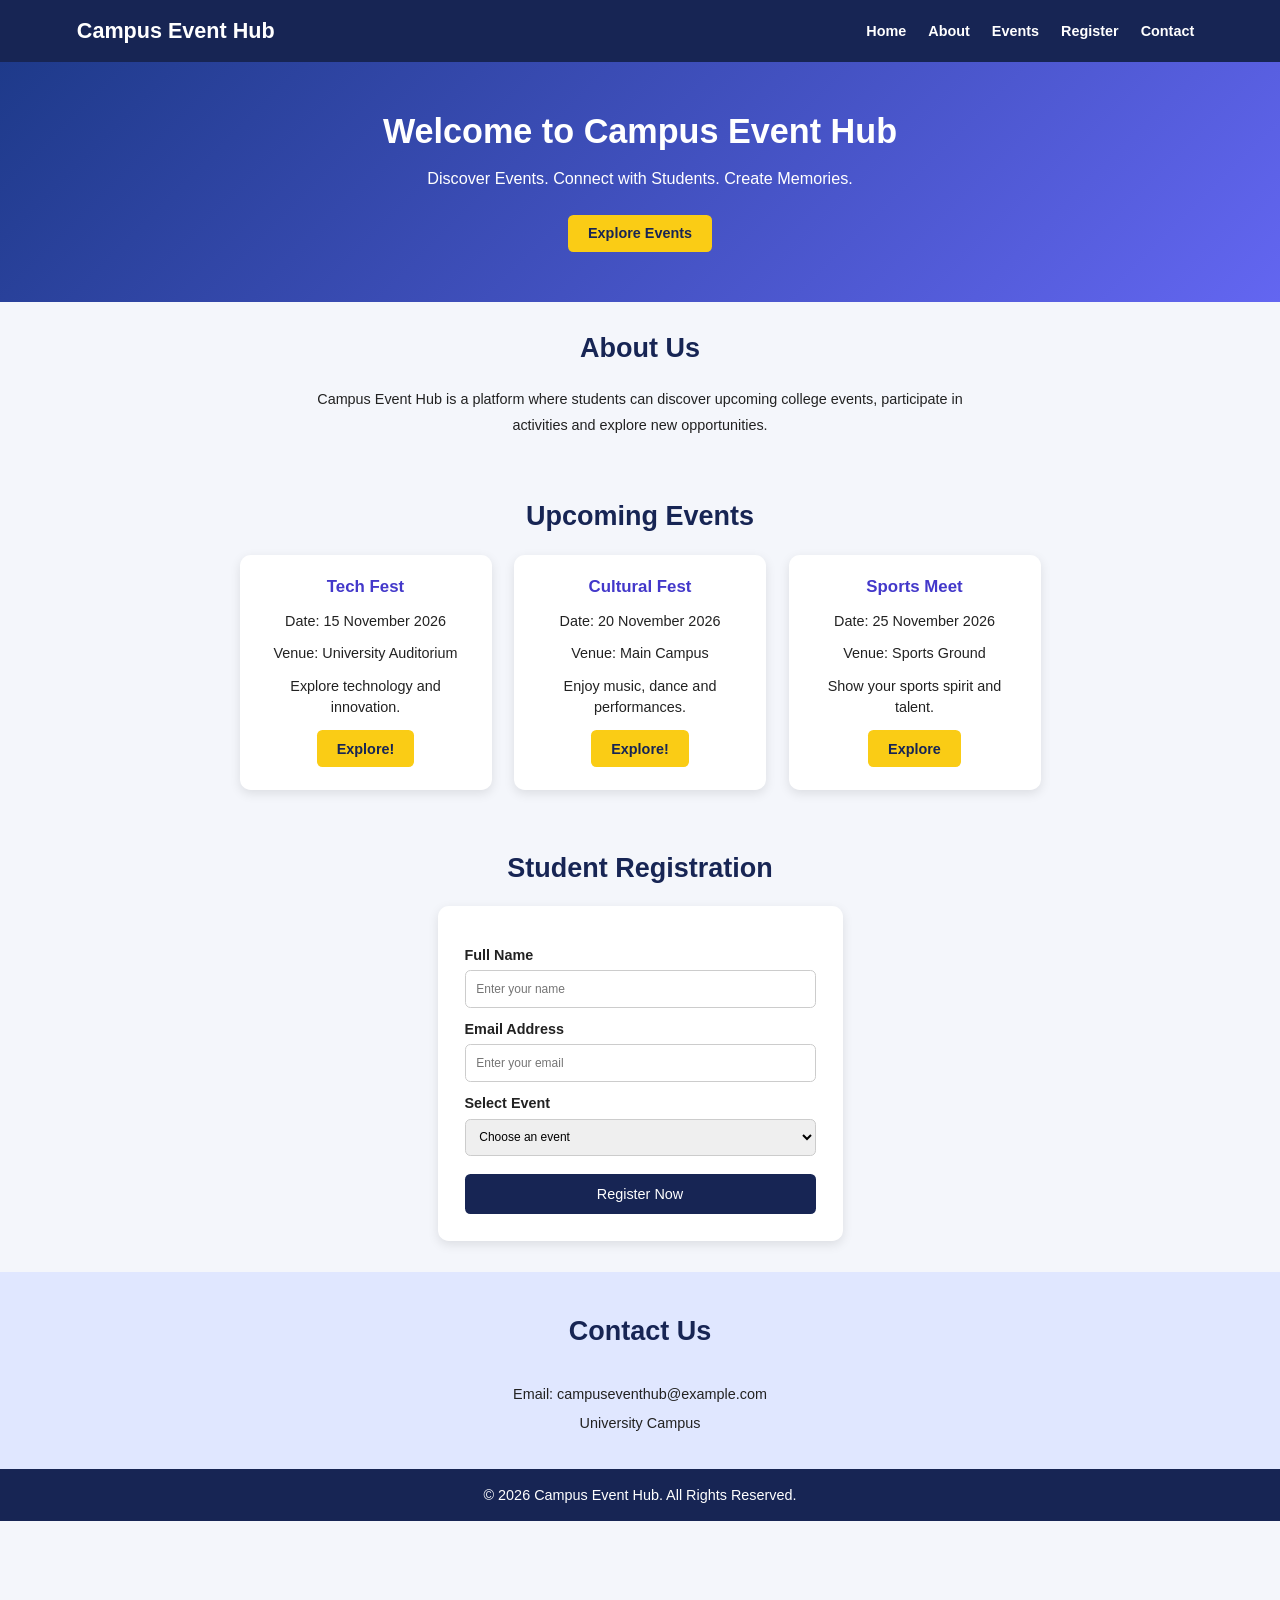
==== commit 6f95be39: "Fixed navbar responsiveness" ====
--- a/index.html
+++ b/index.html
@@ -48,7 +48,7 @@
                 <p>Date: 15 November 2026</p>
                 <p>Venue: University Auditorium</p>
                 <p>Explore technology and innovation.</p>
-                <a href="event-details.html" class="btn">Explore Event</a>
+                <a href="techfest.html" class="btn">Explore!</a>
                 
             </div>
 
@@ -57,7 +57,7 @@
                 <p>Date: 20 November 2026</p>
                 <p>Venue: Main Campus</p>
                 <p>Enjoy music, dance and performances.</p>
-                <a href="event-details.html" class="btn">Explore Event</a>
+                <a href="cfest.html" class="btn">Explore!</a>
             </div>
 
             <div class="event-card">
@@ -65,7 +65,7 @@
                 <p>Date: 25 November 2026</p>
                 <p>Venue: Sports Ground</p>
                 <p>Show your sports spirit and talent.</p>
-                <a href="event-details.html" class="btn">Explore Event</a>
+                <a href="event-details.html" class="btn">Explore</a>
                 
             </div>
 
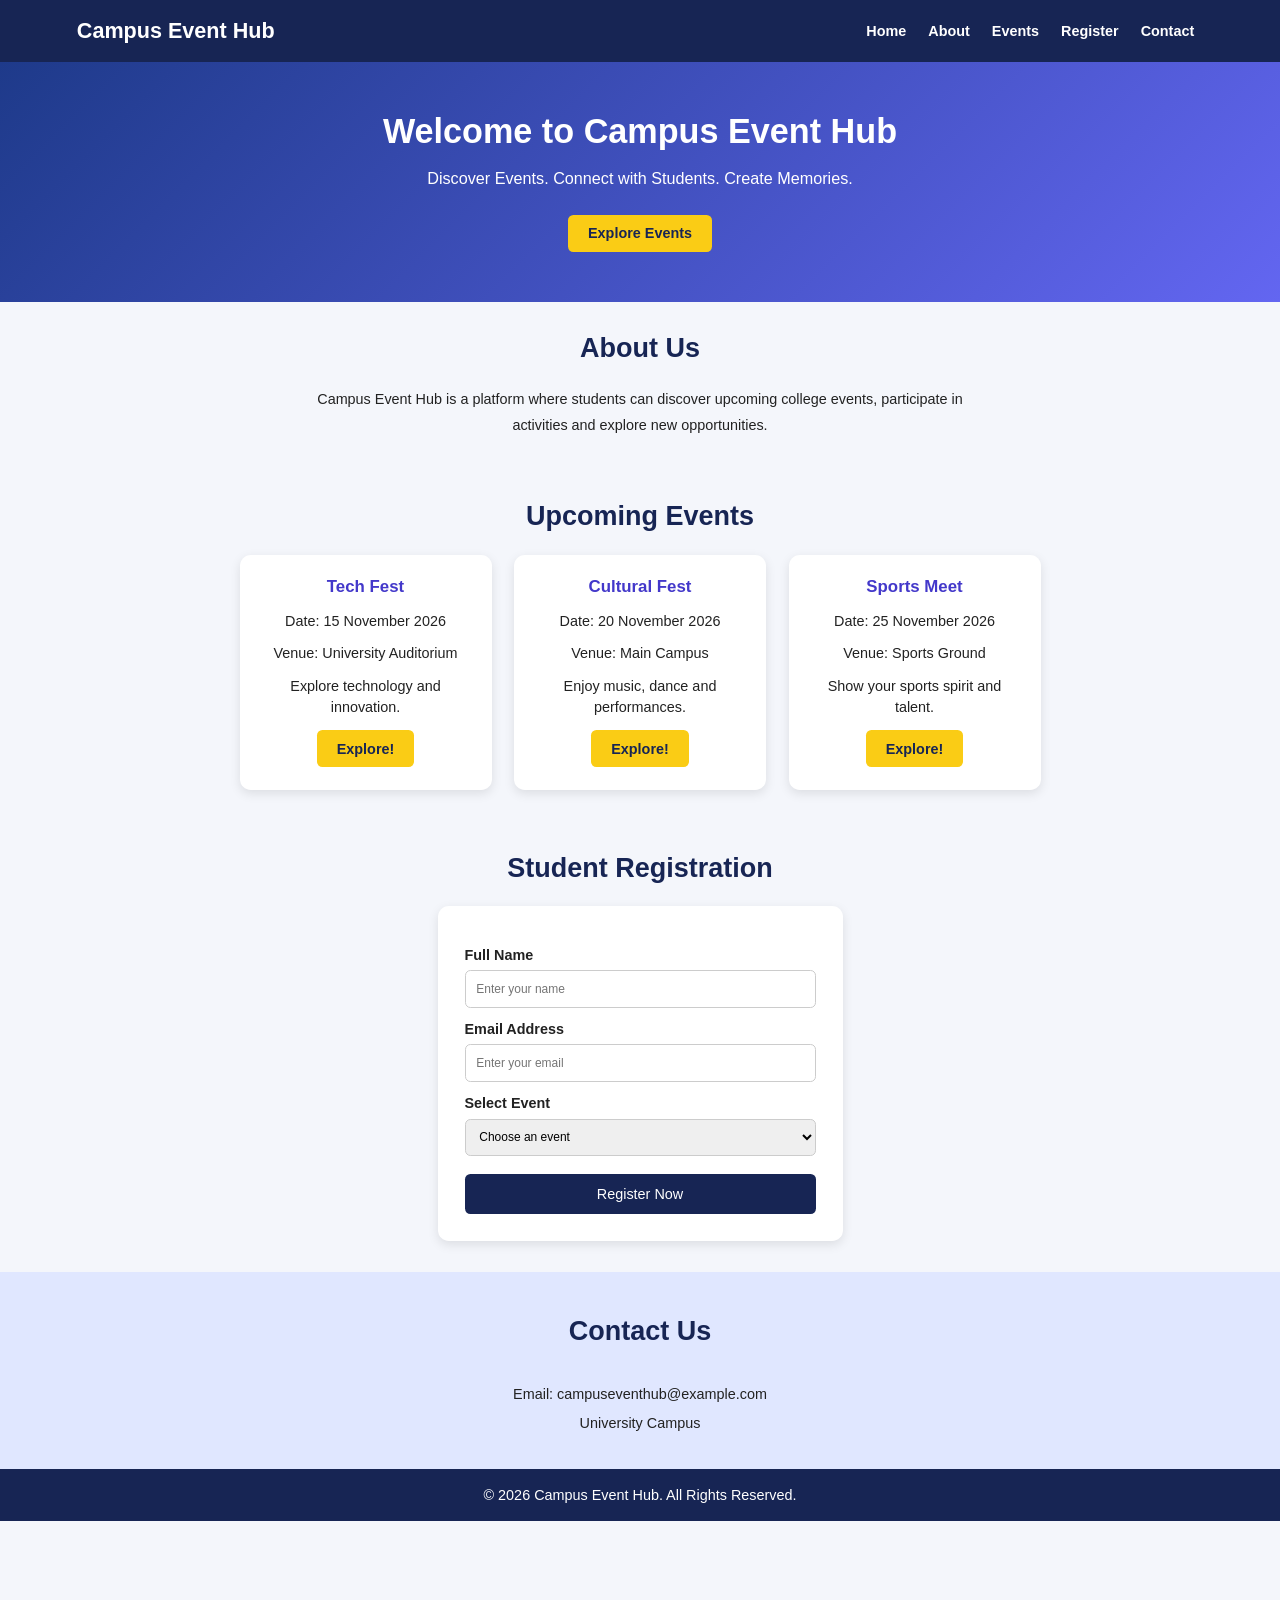
==== commit b53413a2: "Added Explore Event Explore pages, Organized project assets and updated image paths" ====
--- a/index.html
+++ b/index.html
@@ -4,7 +4,7 @@
     <meta charset="UTF-8">
     <meta name="viewport" content="width=device-width, initial-scale=1.0">
     <title>Campus Event Hub</title>
-    <link rel="stylesheet" href="style.css">
+    <link rel="stylesheet" href="design/style.css">
 </head>
 
 <body>
@@ -48,7 +48,7 @@
                 <p>Date: 15 November 2026</p>
                 <p>Venue: University Auditorium</p>
                 <p>Explore technology and innovation.</p>
-                <a href="techfest.html" class="btn">Explore!</a>
+                <a href="actions/techfest.html" class="btn">Explore!</a>
                 
             </div>
 
@@ -57,7 +57,7 @@
                 <p>Date: 20 November 2026</p>
                 <p>Venue: Main Campus</p>
                 <p>Enjoy music, dance and performances.</p>
-                <a href="cfest.html" class="btn">Explore!</a>
+                <a href="actions/cfest.html" class="btn">Explore!</a>
             </div>
 
             <div class="event-card">
@@ -65,7 +65,7 @@
                 <p>Date: 25 November 2026</p>
                 <p>Venue: Sports Ground</p>
                 <p>Show your sports spirit and talent.</p>
-                <a href="event-details.html" class="btn">Explore</a>
+                <a href="actions/sports.html" class="btn">Explore!</a>
                 
             </div>
 
@@ -76,7 +76,7 @@
     <section id="register">
         <h2>Student Registration</h2>
 
-        <form action="confirmation.html" method="get">
+        <form action="actions/confirmation.html" method="get">
             <label>Full Name</label>
             <input type="text" placeholder="Enter your name" required>
 
--- a/design/style.css
+++ b/design/style.css
@@ -0,0 +1,184 @@
+/* General Styling */
+* {
+    margin: 0;
+    padding: 0;
+    box-sizing: border-box;
+    font-family: Arial, sans-serif;
+}
+
+body {
+    background-color: #f4f6fb;
+    color: #222;
+    zoom: 90%;
+}
+
+/* Navigation Bar */
+header {
+    background-color: #172554;
+    color: white;
+    padding: 20px 6%;
+    display: flex;
+    justify-content: space-between;
+    align-items: center;
+    flex-wrap: wrap;
+    gap: 15px;
+}
+
+nav a {
+    color: white;
+    text-decoration: none;
+    margin: 10px;
+    font-weight: bold;
+}
+
+nav a:hover {
+    color: #facc15;
+}
+
+/* Home Section */
+.hero {
+    background: linear-gradient(135deg, #1e3a8a, #6366f1);
+    color: white;
+    text-align: center;
+    padding: 55px 20px;
+}
+
+.hero h1 {
+    font-size: 38px;
+    margin-bottom: 20px;
+}
+
+.hero p {
+    margin-bottom: 30px;
+    font-size: 18px;
+}
+
+/* Buttons */
+.btn {
+    display: inline-block;
+    background-color: #facc15;
+    color: #172554;
+    padding: 12px 22px;
+    text-decoration: none;
+    border-radius: 6px;
+    font-weight: bold;
+}
+
+.btn:hover {
+    background-color: #eab308;
+}
+
+/* Common Sections */
+section {
+    padding: 35px 5%;
+    text-align: center;
+}
+
+section h2 {
+    color: #172554;
+    margin-bottom: 25px;
+    font-size: 30px;
+}
+
+#about p {
+    line-height: 1.8;
+    max-width: 750px;
+    margin: auto;
+}
+
+/* Event Cards */
+.event-container {
+    display: flex;
+    justify-content: center;
+    flex-wrap: wrap;
+    gap: 25px;
+}
+
+.event-card {
+    background-color: white;
+    width: 280px;
+    padding: 25px;
+    border-radius: 12px;
+    box-shadow: 0 4px 12px rgba(0,0,0,0.1);
+}
+
+.event-card h3 {
+    color: #4338ca;
+    margin-bottom: 15px;
+}
+
+.event-card p {
+    margin-bottom: 12px;
+    line-height: 1.5;
+}
+
+/* Registration Form */
+form {
+    background-color: white;
+    max-width: 450px;
+    margin: auto;
+    padding: 30px;
+    border-radius: 12px;
+    box-shadow: 0 4px 12px rgba(0,0,0,0.1);
+    text-align: left;
+}
+
+form label {
+    display: block;
+    margin: 15px 0 8px;
+    font-weight: bold;
+}
+
+form input,
+form select {
+    width: 100%;
+    padding: 12px;
+    border: 1px solid #ccc;
+    border-radius: 6px;
+}
+
+form button {
+    width: 100%;
+    margin-top: 20px;
+    padding: 13px;
+    background-color: #172554;
+    color: white;
+    border: none;
+    border-radius: 6px;
+    font-size: 16px;
+    cursor: pointer;
+}
+
+/* Contact Section */
+#contact {
+    background-color: #e0e7ff;
+    line-height: 2;
+}
+
+/* Footer */
+footer {
+    background-color: #172554;
+    color: white;
+    text-align: center;
+    padding: 20px;
+}
+
+/* Mobile Responsive Design */
+@media (max-width: 600px) {
+    header {
+        flex-direction: column;
+    }
+
+    nav {
+        text-align: center;
+    }
+
+    .hero h1 {
+        font-size: 30px;
+        margin-bottom: 20px;
+    }
+
+    section {
+        padding: 40px 5%;
+    }
+}
